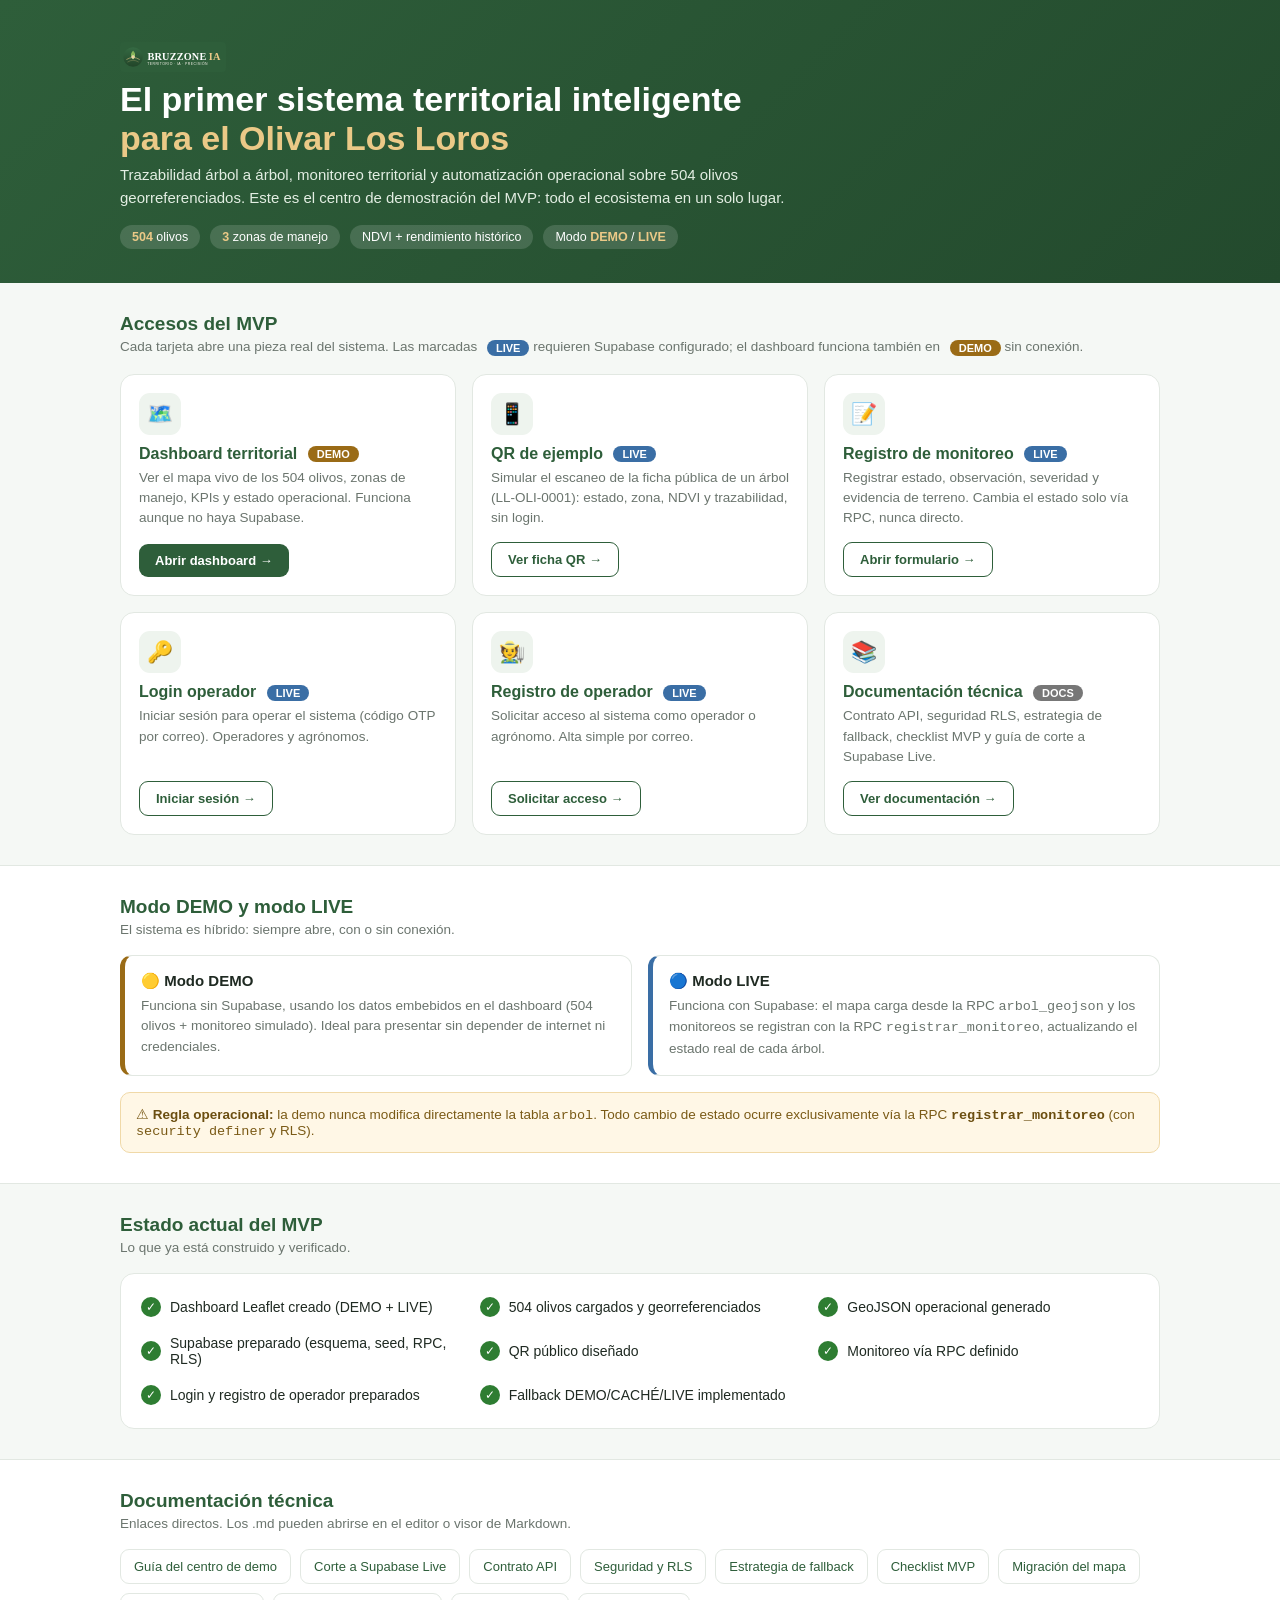
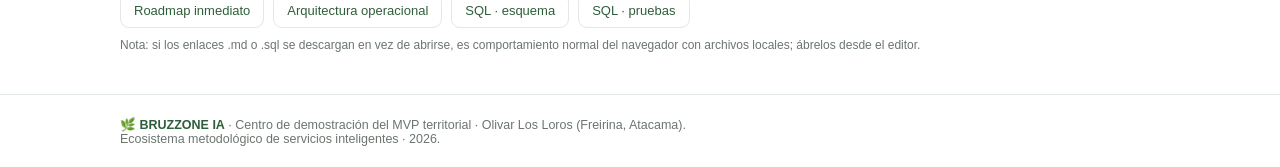
==== 16_DESARROLLO/frontend/index.html @ b0a90990 "Primer commit BRUZZONE IA MVP" ====
<!DOCTYPE html>
<html lang="es">
<head>
<meta charset="utf-8"/>
<meta name="viewport" content="width=device-width, initial-scale=1.0"/>
<title>BRUZZONE IA — Centro de Demo · Olivar Los Loros</title>
<link rel="icon" href="favicon.ico" sizes="any"/>
<link rel="icon" type="image/svg+xml" href="isotipo.svg"/>
<link rel="apple-touch-icon" href="apple-touch-icon.png"/>
<meta name="theme-color" content="#2E5E3A"/>
<link rel="stylesheet" href="bruzzone-ds.css"/>
<style>
:root{
  --green:#2E5E3A; --green-d:#234a2d; --gold:#B7873B; --ink:#1f2a22; --grey:#6b756e;
  --line:#e2e8e2; --bg:#f5f8f5; --ok:#2E7D32; --live:#3a6ea5; --demo:#9a6b16;
}
*{box-sizing:border-box;}
body{margin:0;font-family:-apple-system,Segoe UI,Roboto,Arial,sans-serif;color:var(--ink);background:var(--bg);}
a{color:inherit;text-decoration:none;}
.container{max-width:1080px;margin:0 auto;padding:0 20px;}

/* HERO */
.hero{background:linear-gradient(135deg,var(--green) 0%,var(--green-d) 100%);color:#fff;padding:42px 0 34px;}
.hero .brand{font-size:14px;letter-spacing:3px;color:#cde0cd;font-weight:600;}
.hero h1{margin:8px 0 6px;font-size:34px;line-height:1.15;}
.hero h1 span{color:#EBC987;}
.hero p{margin:0;max-width:680px;color:#e3eee3;font-size:15px;line-height:1.5;}
.hero .meta{margin-top:16px;display:flex;gap:10px;flex-wrap:wrap;}
.tag{background:rgba(255,255,255,.14);padding:5px 12px;border-radius:20px;font-size:12.5px;}
.tag b{color:#EBC987;}

/* SECTIONS */
section{padding:30px 0;}
h2{font-size:19px;color:var(--green);margin:0 0 4px;}
.sub{color:var(--grey);font-size:13.5px;margin:0 0 18px;}

/* CARDS */
.grid{display:grid;grid-template-columns:repeat(auto-fill,minmax(300px,1fr));gap:16px;}
.card{background:#fff;border:1px solid var(--line);border-radius:14px;padding:18px;display:flex;flex-direction:column;transition:transform .12s,box-shadow .12s;}
.card:hover{transform:translateY(-2px);box-shadow:0 6px 18px rgba(46,94,58,.12);}
.card .ico{width:42px;height:42px;border-radius:11px;display:flex;align-items:center;justify-content:center;font-size:21px;background:#eef4ee;margin-bottom:10px;}
.card h3{margin:0 0 5px;font-size:16px;color:var(--green);}
.card p{margin:0 0 14px;font-size:13.5px;color:var(--grey);line-height:1.5;flex:1;}
.card .go{align-self:flex-start;background:var(--green);color:#fff;padding:9px 16px;border-radius:9px;font-size:13px;font-weight:600;}
.card .go.sec{background:#fff;color:var(--green);border:1.5px solid var(--green);}
.badge{display:inline-block;padding:2px 9px;border-radius:11px;font-size:11px;font-weight:700;color:#fff;margin-left:6px;vertical-align:middle;}
.badge.demo{background:var(--demo);} .badge.live{background:var(--live);} .badge.doc{background:#777;}

/* MODES */
.modes{display:grid;grid-template-columns:1fr 1fr;gap:16px;}
.mode{background:#fff;border:1px solid var(--line);border-left:5px solid var(--demo);border-radius:12px;padding:16px;}
.mode.live{border-left-color:var(--live);}
.mode h4{margin:0 0 6px;font-size:15px;} .mode p{margin:0;font-size:13.5px;color:var(--grey);line-height:1.5;}
.warn{margin-top:16px;background:#fff7e6;border:1px solid #f0d9a8;border-radius:10px;padding:13px 15px;font-size:13.5px;color:#7a5a16;}
.warn b{color:#6b4e10;}

/* STATUS */
.status{background:#fff;border:1px solid var(--line);border-radius:14px;padding:18px 20px;}
.status ul{list-style:none;margin:0;padding:0;display:grid;grid-template-columns:repeat(auto-fill,minmax(260px,1fr));gap:8px 18px;}
.status li{font-size:14px;padding:5px 0;display:flex;align-items:center;gap:9px;}
.status .chk{width:20px;height:20px;border-radius:50%;background:var(--ok);color:#fff;display:flex;align-items:center;justify-content:center;font-size:12px;flex:none;}

/* DOCS */
.docs{display:flex;flex-wrap:wrap;gap:9px;}
.docs a{background:#fff;border:1px solid var(--line);border-radius:9px;padding:9px 13px;font-size:13px;color:var(--green);}
.docs a:hover{background:#eef4ee;}

footer{background:#fff;border-top:1px solid var(--line);padding:22px 0;color:var(--grey);font-size:12.5px;}
.note{font-size:12px;color:var(--grey);margin-top:10px;}
</style>
</head>
<body>

<div class="hero">
  <div class="container">
    <img class="bz-brand-logo" src="logo-dark.svg" alt="BRUZZONE IA" style="height:30px;margin-bottom:8px"/>
    <h1>El primer sistema territorial inteligente<br><span>para el Olivar Los Loros</span></h1>
    <p>Trazabilidad árbol a árbol, monitoreo territorial y automatización operacional sobre 504 olivos
       georreferenciados. Este es el centro de demostración del MVP: todo el ecosistema en un solo lugar.</p>
    <div class="meta">
      <span class="tag"><b>504</b> olivos</span>
      <span class="tag"><b>3</b> zonas de manejo</span>
      <span class="tag">NDVI + rendimiento histórico</span>
      <span class="tag">Modo <b>DEMO</b> / <b>LIVE</b></span>
    </div>
  </div>
</div>

<section>
  <div class="container">
    <h2>Accesos del MVP</h2>
    <p class="sub">Cada tarjeta abre una pieza real del sistema. Las marcadas <span class="badge live">LIVE</span> requieren Supabase configurado; el dashboard funciona también en <span class="badge demo">DEMO</span> sin conexión.</p>
    <div class="grid">

      <!-- A. Dashboard -->
      <a class="card" href="../../09_DASHBOARDS_Y_PLATAFORMA/03_Mapas_Interactivos/2026-05-29_LL_DASH_leaflet_LIVE_v03.html">
        <div class="ico">🗺️</div>
        <h3>Dashboard territorial <span class="badge demo">DEMO</span></h3>
        <p>Ver el mapa vivo de los 504 olivos, zonas de manejo, KPIs y estado operacional. Funciona aunque no haya Supabase.</p>
        <span class="go">Abrir dashboard →</span>
      </a>

      <!-- B. QR -->
      <a class="card" href="src/components/qr/2026-05-29_LL_QR_live_ficha_publica_v01.html?codigo=LL-OLI-0001">
        <div class="ico">📱</div>
        <h3>QR de ejemplo <span class="badge live">LIVE</span></h3>
        <p>Simular el escaneo de la ficha pública de un árbol (LL-OLI-0001): estado, zona, NDVI y trazabilidad, sin login.</p>
        <span class="go sec">Ver ficha QR →</span>
      </a>

      <!-- C. Monitoreo -->
      <a class="card" href="monitoring/2026-05-29_LL_MON_registro_monitoreo_v01.html?codigo=LL-OLI-0001">
        <div class="ico">📝</div>
        <h3>Registro de monitoreo <span class="badge live">LIVE</span></h3>
        <p>Registrar estado, observación, severidad y evidencia de terreno. Cambia el estado solo vía RPC, nunca directo.</p>
        <span class="go sec">Abrir formulario →</span>
      </a>

      <!-- D. Login -->
      <a class="card" href="pages/2026-05-29_LL_AUTH_login_v01.html">
        <div class="ico">🔑</div>
        <h3>Login operador <span class="badge live">LIVE</span></h3>
        <p>Iniciar sesión para operar el sistema (código OTP por correo). Operadores y agrónomos.</p>
        <span class="go sec">Iniciar sesión →</span>
      </a>

      <!-- E. Registro operador -->
      <a class="card" href="pages/2026-05-29_LL_AUTH_registro_usuario_v01.html">
        <div class="ico">🧑‍🌾</div>
        <h3>Registro de operador <span class="badge live">LIVE</span></h3>
        <p>Solicitar acceso al sistema como operador o agrónomo. Alta simple por correo.</p>
        <span class="go sec">Solicitar acceso →</span>
      </a>

      <!-- F. Documentación -->
      <a class="card" href="README.md">
        <div class="ico">📚</div>
        <h3>Documentación técnica <span class="badge doc">DOCS</span></h3>
        <p>Contrato API, seguridad RLS, estrategia de fallback, checklist MVP y guía de corte a Supabase Live.</p>
        <span class="go sec">Ver documentación →</span>
      </a>

    </div>
  </div>
</section>

<section style="background:#fff;border-top:1px solid var(--line);border-bottom:1px solid var(--line);">
  <div class="container">
    <h2>Modo DEMO y modo LIVE</h2>
    <p class="sub">El sistema es híbrido: siempre abre, con o sin conexión.</p>
    <div class="modes">
      <div class="mode demo">
        <h4>🟡 Modo DEMO</h4>
        <p>Funciona sin Supabase, usando los datos embebidos en el dashboard (504 olivos + monitoreo simulado). Ideal para presentar sin depender de internet ni credenciales.</p>
      </div>
      <div class="mode live">
        <h4>🔵 Modo LIVE</h4>
        <p>Funciona con Supabase: el mapa carga desde la RPC <code>arbol_geojson</code> y los monitoreos se registran con la RPC <code>registrar_monitoreo</code>, actualizando el estado real de cada árbol.</p>
      </div>
    </div>
    <div class="warn">
      ⚠ <b>Regla operacional:</b> la demo nunca modifica directamente la tabla <code>arbol</code>.
      Todo cambio de estado ocurre exclusivamente vía la RPC <b><code>registrar_monitoreo</code></b> (con <code>security definer</code> y RLS).
    </div>
  </div>
</section>

<section>
  <div class="container">
    <h2>Estado actual del MVP</h2>
    <p class="sub">Lo que ya está construido y verificado.</p>
    <div class="status">
      <ul>
        <li><span class="chk">✓</span> Dashboard Leaflet creado (DEMO + LIVE)</li>
        <li><span class="chk">✓</span> 504 olivos cargados y georreferenciados</li>
        <li><span class="chk">✓</span> GeoJSON operacional generado</li>
        <li><span class="chk">✓</span> Supabase preparado (esquema, seed, RPC, RLS)</li>
        <li><span class="chk">✓</span> QR público diseñado</li>
        <li><span class="chk">✓</span> Monitoreo vía RPC definido</li>
        <li><span class="chk">✓</span> Login y registro de operador preparados</li>
        <li><span class="chk">✓</span> Fallback DEMO/CACHÉ/LIVE implementado</li>
      </ul>
    </div>
  </div>
</section>

<section style="background:#fff;border-top:1px solid var(--line);">
  <div class="container">
    <h2>Documentación técnica</h2>
    <p class="sub">Enlaces directos. Los .md pueden abrirse en el editor o visor de Markdown.</p>
    <div class="docs">
      <a href="README_DEMO_CENTER.md">Guía del centro de demo</a>
      <a href="2026-05-29_LL_DEV_corte_a_vivo_README_v01.md">Corte a Supabase Live</a>
      <a href="2026-05-29_LL_DEV_contrato_api_v01.md">Contrato API</a>
      <a href="2026-05-29_LL_DEV_seguridad_rls_v01.md">Seguridad y RLS</a>
      <a href="2026-05-29_LL_DEV_fallback_estrategia_v01.md">Estrategia de fallback</a>
      <a href="2026-05-29_LL_DEV_checklist_mvp_funcional_v01.md">Checklist MVP</a>
      <a href="2026-05-29_LL_DEV_migracion_mapa_v01.md">Migración del mapa</a>
      <a href="2026-05-29_LL_DEV_roadmap_inmediato_v01.md">Roadmap inmediato</a>
      <a href="../../09_DASHBOARDS_Y_PLATAFORMA/01_Documentacion/2026-05-29_LL_DOC_arquitectura_operacional_v01.md">Arquitectura operacional</a>
      <a href="../03_supabase/01_schema_mvp.sql">SQL · esquema</a>
      <a href="../03_supabase/04_pruebas_validacion.sql">SQL · pruebas</a>
    </div>
    <p class="note">
      <!-- AJUSTE DE RUTAS: este index.html vive en 16_DESARROLLO/frontend/.
           Dashboard y arquitectura operacional están en 09_DASHBOARDS_Y_PLATAFORMA (por eso "../../09_...").
           SQL en 16_DESARROLLO/03_supabase (por eso "../03_supabase/...").
           Si mueves este archivo, ajusta estos prefijos relativos. -->
      Nota: si los enlaces .md o .sql se descargan en vez de abrirse, es comportamiento normal del navegador con archivos locales; ábrelos desde el editor.
    </p>
  </div>
</section>

<footer>
  <div class="container">
    <b style="color:var(--green)">🌿 BRUZZONE IA</b> · Centro de demostración del MVP territorial · Olivar Los Loros (Freirina, Atacama).<br>
    Ecosistema metodológico de servicios inteligentes · <span id="anio"></span>.
  </div>
</footer>
<script>document.getElementById("anio").textContent=new Date().getFullYear();</script>
</body>
</html>
---- 16_DESARROLLO/frontend/bruzzone-ds.css ----
/* =====================================================================
   BRUZZONE IA · Sistema de Diseño Operacional (bruzzone-ds.css)
   v01 · 2026-05-29 · Identidad visual oficial del ecosistema territorial.
   Mediterráneo moderno · premium agrícola · GIS · dashboard SaaS.
   Uso: <link rel="stylesheet" href=".../bruzzone-ds.css">
   ===================================================================== */

/* ---------- 0. VARIABLES OFICIALES (nombres canónicos, globales) ---------- */
:root{
  --olive-primary:#2E5E3A; --olive-dark:#234A2D; --olive-light:#9CC962;
  --gold-primary:#B7873B;  --gold-light:#EBC987;
  --bg-main:#F5F8F5;       --bg-cream:#F7F4EC;
  --text-primary:#1F2A22;  --text-muted:#6B756E;
  --success:#2E7D32; --warning:#F9A825; --danger:#C62828; --info:#3A6EA5;
}

/* ---------- 1. TOKENS DE MARCA ---------- */
:root{
  --bz-green:#2E5E3A; --bz-green-d:#234A2D; --bz-green-soft:#DCE8DC; --bz-leaf:#9CC962;
  --bz-gold:#B7873B; --bz-gold-l:#EBC987;
  --bz-cream:#F7F4EC; --bz-bg:#F5F8F5; --bz-ink:#1F2A22; --bz-grey:#6B756E; --bz-line:#E2E8E2; --bz-white:#fff;
  /* Semáforo operacional */
  --bz-sano:#2E7D32; --bz-vigilar:#F9A825; --bz-recuperandose:#26A69A;
  --bz-podado:#5C6BC0; --bz-intervencion:#EF6C00; --bz-critico:#C62828; --bz-pendiente:#9E9E9E;
  /* Zonas de manejo (NDVI) */
  --bz-zona-alto:#2E7D32; --bz-zona-medio:#F9A825; --bz-zona-bajo:#C62828;
  /* Modo de datos */
  --bz-demo:#9A6B16; --bz-live:#1F7A3D; --bz-cache:#3A6EA5;
  /* Tipografía */
  --bz-serif:Georgia,"Times New Roman",serif;
  --bz-sans:-apple-system,"Segoe UI",Roboto,Arial,sans-serif;
  --bz-mono:"Consolas","SFMono-Regular",monospace;
  /* Escala tipográfica */
  --bz-fs-display:42px; --bz-fs-h1:30px; --bz-fs-h2:22px; --bz-fs-h3:16px;
  --bz-fs-body:15px; --bz-fs-sm:13px; --bz-fs-xs:11.5px; --bz-lh:1.55;
  /* Espaciado (escala 4px) */
  --bz-s1:4px; --bz-s2:8px; --bz-s3:12px; --bz-s4:16px; --bz-s5:24px; --bz-s6:32px; --bz-s7:48px; --bz-s8:64px;
  /* Radios / sombras / borde */
  --bz-radius:14px; --bz-radius-sm:9px; --bz-radius-pill:22px;
  --bz-border:1px solid var(--bz-line);
  --bz-shadow-sm:0 1px 6px rgba(46,94,58,.12);
  --bz-shadow:0 8px 26px rgba(46,94,58,.13);
  --bz-maxw:1100px;
}

/* ---------- 2. BASE ---------- */
.bz, .bz *{box-sizing:border-box;}
.bz{font-family:var(--bz-sans);color:var(--bz-ink);line-height:var(--bz-lh);background:var(--bz-cream);}
.bz h1,.bz h2,.bz h3{font-family:var(--bz-serif);color:var(--bz-green);line-height:1.18;margin:0;}
.bz h1{font-size:var(--bz-fs-h1);} .bz h2{font-size:var(--bz-fs-h2);} .bz h3{font-size:var(--bz-fs-h3);}
.bz a{color:var(--bz-green);text-decoration:none;}
.bz .eyebrow{font-size:var(--bz-fs-xs);letter-spacing:3px;text-transform:uppercase;color:var(--bz-gold);font-weight:700;}
.bz .muted{color:var(--bz-grey);font-size:var(--bz-fs-sm);}
.bz .wrap{max-width:var(--bz-maxw);margin:0 auto;padding:0 var(--bz-s5);}

/* ---------- 3. BOTONES ---------- */
.bz-btn{display:inline-block;padding:12px 20px;border-radius:11px;font-weight:700;font-size:14px;cursor:pointer;border:none;transition:.15s;}
.bz-btn--gold{background:var(--bz-gold);color:#2a2110;} .bz-btn--gold:hover{background:var(--bz-gold-l);}
.bz-btn--green{background:var(--bz-green);color:#fff;} .bz-btn--green:hover{background:var(--bz-green-d);}
.bz-btn--ghost{background:#fff;color:var(--bz-green);border:1.5px solid var(--bz-green);} .bz-btn--ghost:hover{background:var(--bz-green-soft);}
.bz-btn--outline{background:transparent;color:#fff;border:1.5px solid rgba(255,255,255,.6);}

/* ---------- 4. TARJETAS ---------- */
.bz-card{background:#fff;border:var(--bz-border);border-radius:var(--bz-radius);padding:var(--bz-s4);box-shadow:var(--bz-shadow-sm);}
.bz-card--hover{transition:transform .12s,box-shadow .12s;}
.bz-card--hover:hover{transform:translateY(-2px);box-shadow:var(--bz-shadow);}

/* ---------- 5. KPI ---------- */
.bz-kpi{background:#fff;border:var(--bz-border);border-radius:var(--bz-radius-sm);padding:8px 14px;min-width:96px;text-align:center;}
.bz-kpi .v{font-family:var(--bz-serif);font-size:26px;font-weight:700;color:var(--bz-green);}
.bz-kpi .l{font-size:var(--bz-fs-xs);color:var(--bz-grey);text-transform:uppercase;letter-spacing:.3px;}

/* ---------- 6. SEMÁFORO OPERACIONAL ---------- */
.bz-pill{display:inline-block;padding:2px 10px;border-radius:var(--bz-radius-pill);color:#fff;font-size:11px;font-weight:700;}
.bz-dot{width:12px;height:12px;border-radius:50%;border:1.5px solid #fff;box-shadow:0 0 0 1px #aaa;display:inline-block;}
.is-sano{background:var(--bz-sano);} .is-vigilar{background:var(--bz-vigilar);} .is-recuperandose{background:var(--bz-recuperandose);}
.is-podado{background:var(--bz-podado);} .is-intervencion{background:var(--bz-intervencion);} .is-critico{background:var(--bz-critico);} .is-pendiente{background:var(--bz-pendiente);}
.zona-alto{background:var(--bz-zona-alto);} .zona-medio{background:var(--bz-zona-medio);} .zona-bajo{background:var(--bz-zona-bajo);}

/* ---------- 7. BADGES DEMO / LIVE ---------- */
.bz-modo{display:inline-flex;align-items:center;gap:6px;padding:4px 11px;border-radius:var(--bz-radius-pill);font-size:12px;font-weight:700;color:#fff;}
.bz-modo::before{content:"●";font-size:9px;}
.bz-modo--live{background:var(--bz-live);} .bz-modo--demo{background:var(--bz-demo);} .bz-modo--cache{background:var(--bz-cache);}

/* ---------- 8. DASHBOARD ---------- */
.bz-header{background:var(--bz-green);color:#fff;padding:9px 16px;display:flex;align-items:center;gap:12px;}
.bz-header .brand{font-family:var(--bz-serif);font-weight:700;font-size:18px;display:flex;align-items:center;gap:9px;}
.bz-header .brand .ia{color:var(--bz-gold-l);}
.bz-legend{background:#fff;padding:9px 11px;border-radius:var(--bz-radius-sm);box-shadow:var(--bz-shadow);font-size:var(--bz-fs-sm);}
.bz-legend h4{margin:0 0 5px;font-size:12px;color:var(--bz-green);font-family:var(--bz-sans);}
.bz-loading{display:flex;align-items:center;justify-content:center;gap:10px;color:var(--bz-green);font-weight:600;}
.bz-spin{width:24px;height:24px;border:3px solid #cfe0cf;border-top-color:var(--bz-green);border-radius:50%;animation:bz-sp .8s linear infinite;}
@keyframes bz-sp{to{transform:rotate(360deg);}}

/* ---------- 9. POPUP LEAFLET ---------- */
.bz-pp .code{font-weight:700;font-size:15px;color:var(--bz-green);}
.bz-pp table{border-collapse:collapse;font-size:12px;margin-top:4px;}
.bz-pp td{padding:2px 6px;border-bottom:1px solid #eee;} .bz-pp td.k{color:var(--bz-grey);}

/* ---------- 10. FORMULARIOS ---------- */
.bz-field{display:block;font-size:var(--bz-fs-xs);color:var(--bz-grey);margin:10px 0 4px;text-transform:uppercase;letter-spacing:.3px;}
.bz-input{width:100%;padding:11px;border:var(--bz-border);border-radius:var(--bz-radius-sm);font-size:14px;font-family:inherit;}

/* ---------- 11. QR FICHA (móvil) ---------- */
.bz-qr-wrap{max-width:480px;margin:0 auto;background:#fff;min-height:100vh;}
.bz-qr-head{background:var(--bz-green);color:#fff;padding:14px 16px;}
.bz-qr-kv{width:100%;border-collapse:collapse;} .bz-qr-kv td{padding:9px 6px;border-bottom:var(--bz-border);font-size:15px;} .bz-qr-kv td.k{color:var(--bz-grey);}

/* ---------- 12. RESPONSIVE ---------- */
@media(max-width:1024px){ .bz-hide-tablet{display:none!important;} }
@media(max-width:760px){
  .bz-hide-mobile{display:none!important;}
  .bz{font-size:15px;}
  :root{--bz-fs-display:30px;--bz-fs-h1:24px;}
  .bz-grid-2,.bz-grid-3{grid-template-columns:1fr!important;}
  .bz-brand-logo{height:26px;}
}
.bz-grid-2{display:grid;grid-template-columns:1fr 1fr;gap:var(--bz-s4);}
.bz-grid-3{display:grid;grid-template-columns:repeat(3,1fr);gap:var(--bz-s4);}
.bz-grid-auto{display:grid;grid-template-columns:repeat(auto-fill,minmax(260px,1fr));gap:var(--bz-s4);}

/* ---------- 13. UTILIDADES ---------- */
.bz-badge{display:inline-block;padding:2px 9px;border-radius:var(--bz-radius-pill);font-size:11px;font-weight:700;color:#fff;}
.bz-badge--demo{background:var(--bz-demo);} .bz-badge--live{background:var(--bz-cache);} .bz-badge--doc{background:#777;}

/* ---------- 14. LOCKUP DE MARCA (logo en headers) ---------- */
/* Cabeceras verdes: src="logo-dark.svg". Fondos claros: src="logo-horizontal.svg". */
.bz-brand-logo{height:30px;width:auto;display:block;}
.bz-brand-logo--sm{height:24px;} .bz-brand-logo--lg{height:40px;}
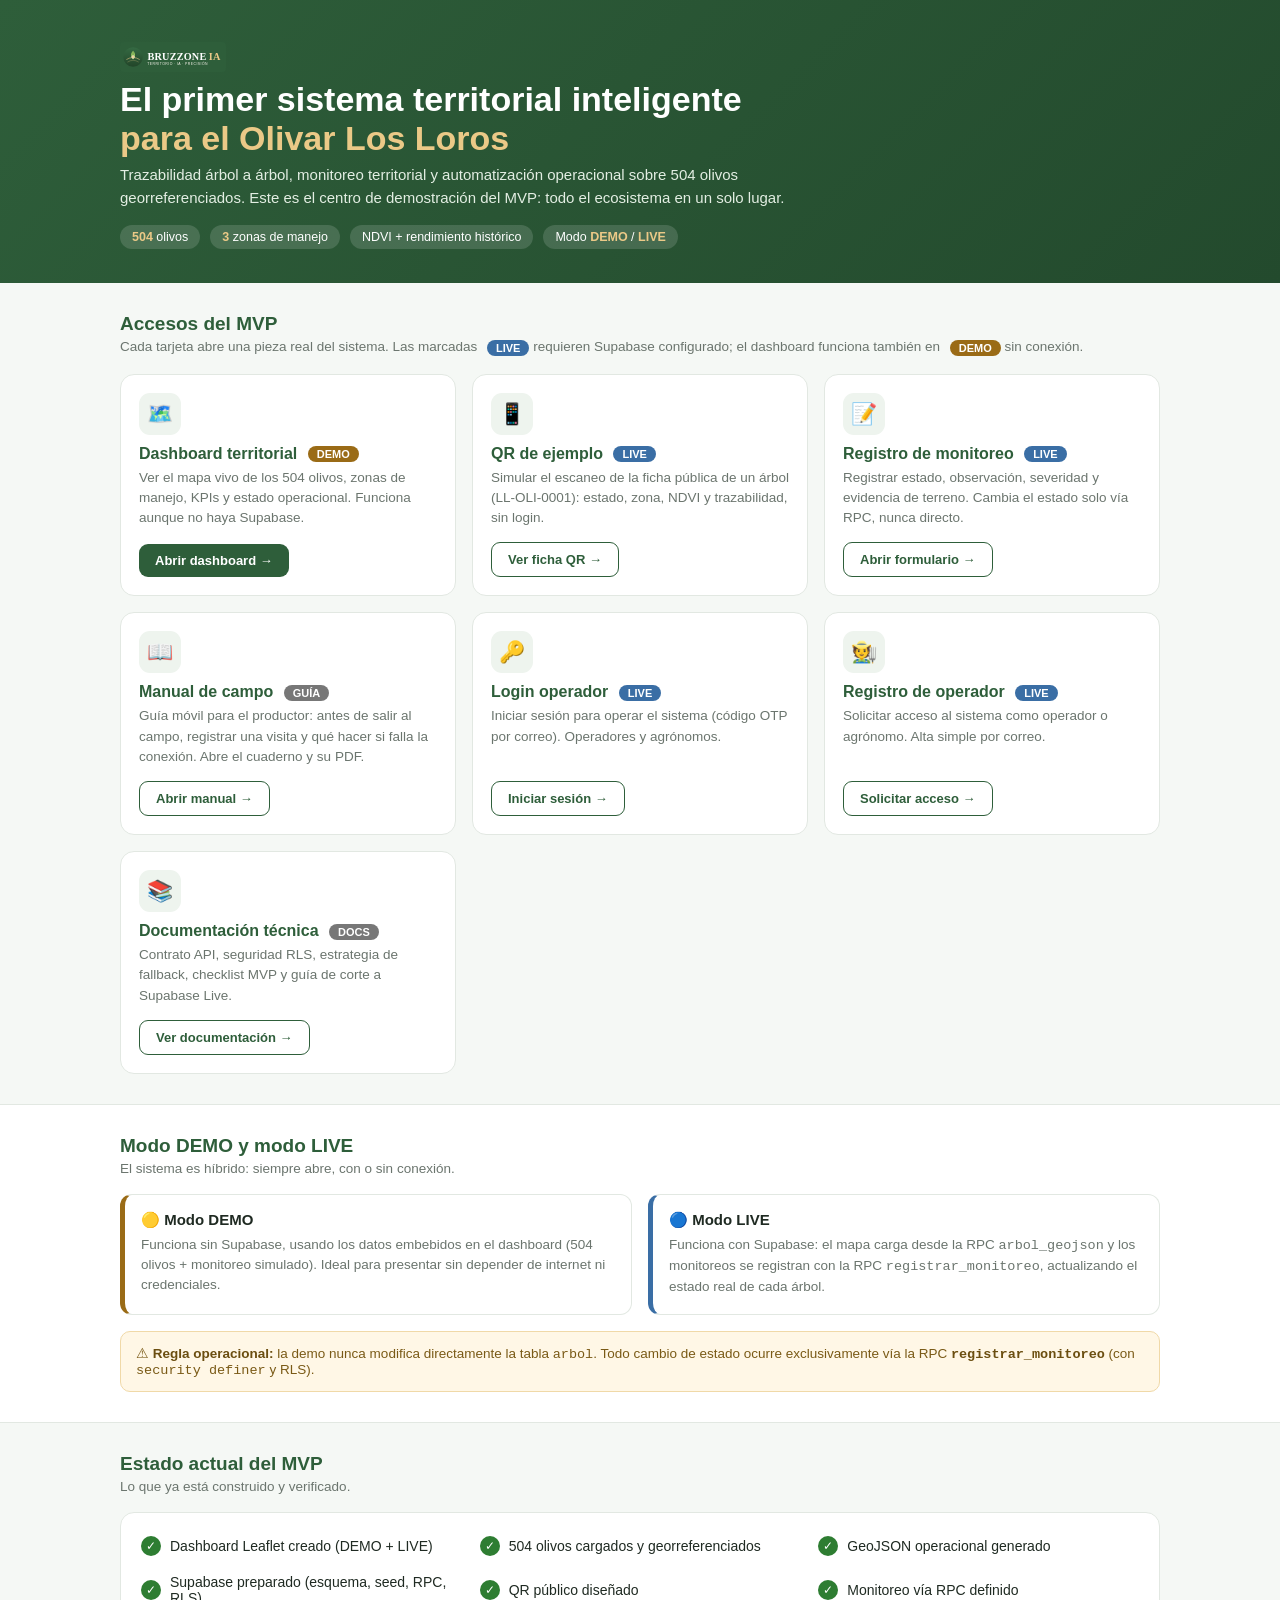
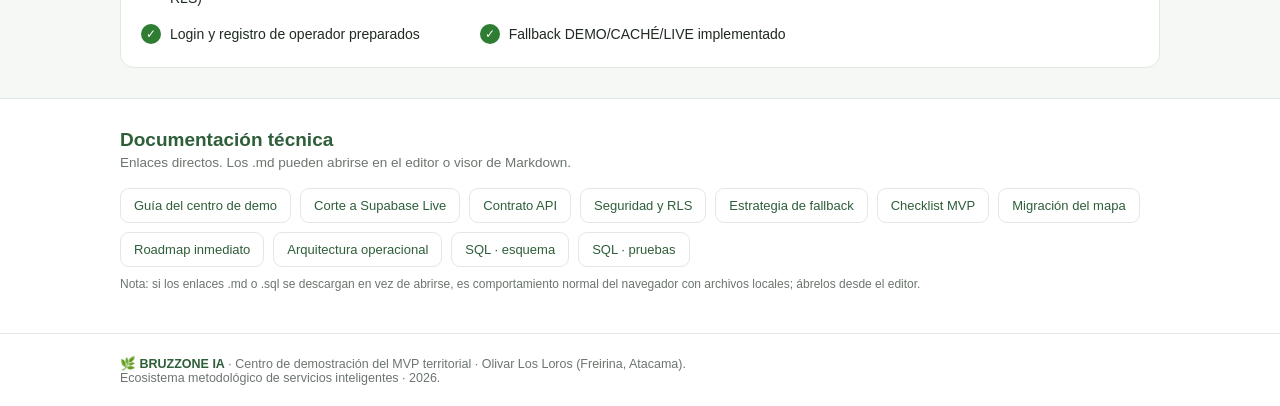
==== commit 08118d0e: "feat(frontend): Manual de campo de Olivo IA en el menú privado Añade la sección "Manual de campo" al" ====
--- a/16_DESARROLLO/frontend/index.html
+++ b/16_DESARROLLO/frontend/index.html
@@ -116,6 +116,14 @@
         <span class="go sec">Abrir formulario →</span>
       </a>
 
+      <!-- C2. Manual de campo -->
+      <a class="card" href="manual/2026-11-11_LL_MANUAL_campo_v01.html">
+        <div class="ico">📖</div>
+        <h3>Manual de campo <span class="badge doc">GUÍA</span></h3>
+        <p>Guía móvil para el productor: antes de salir al campo, registrar una visita y qué hacer si falla la conexión. Abre el cuaderno y su PDF.</p>
+        <span class="go sec">Abrir manual →</span>
+      </a>
+
       <!-- D. Login -->
       <a class="card" href="pages/2026-05-29_LL_AUTH_login_v01.html">
         <div class="ico">🔑</div>
